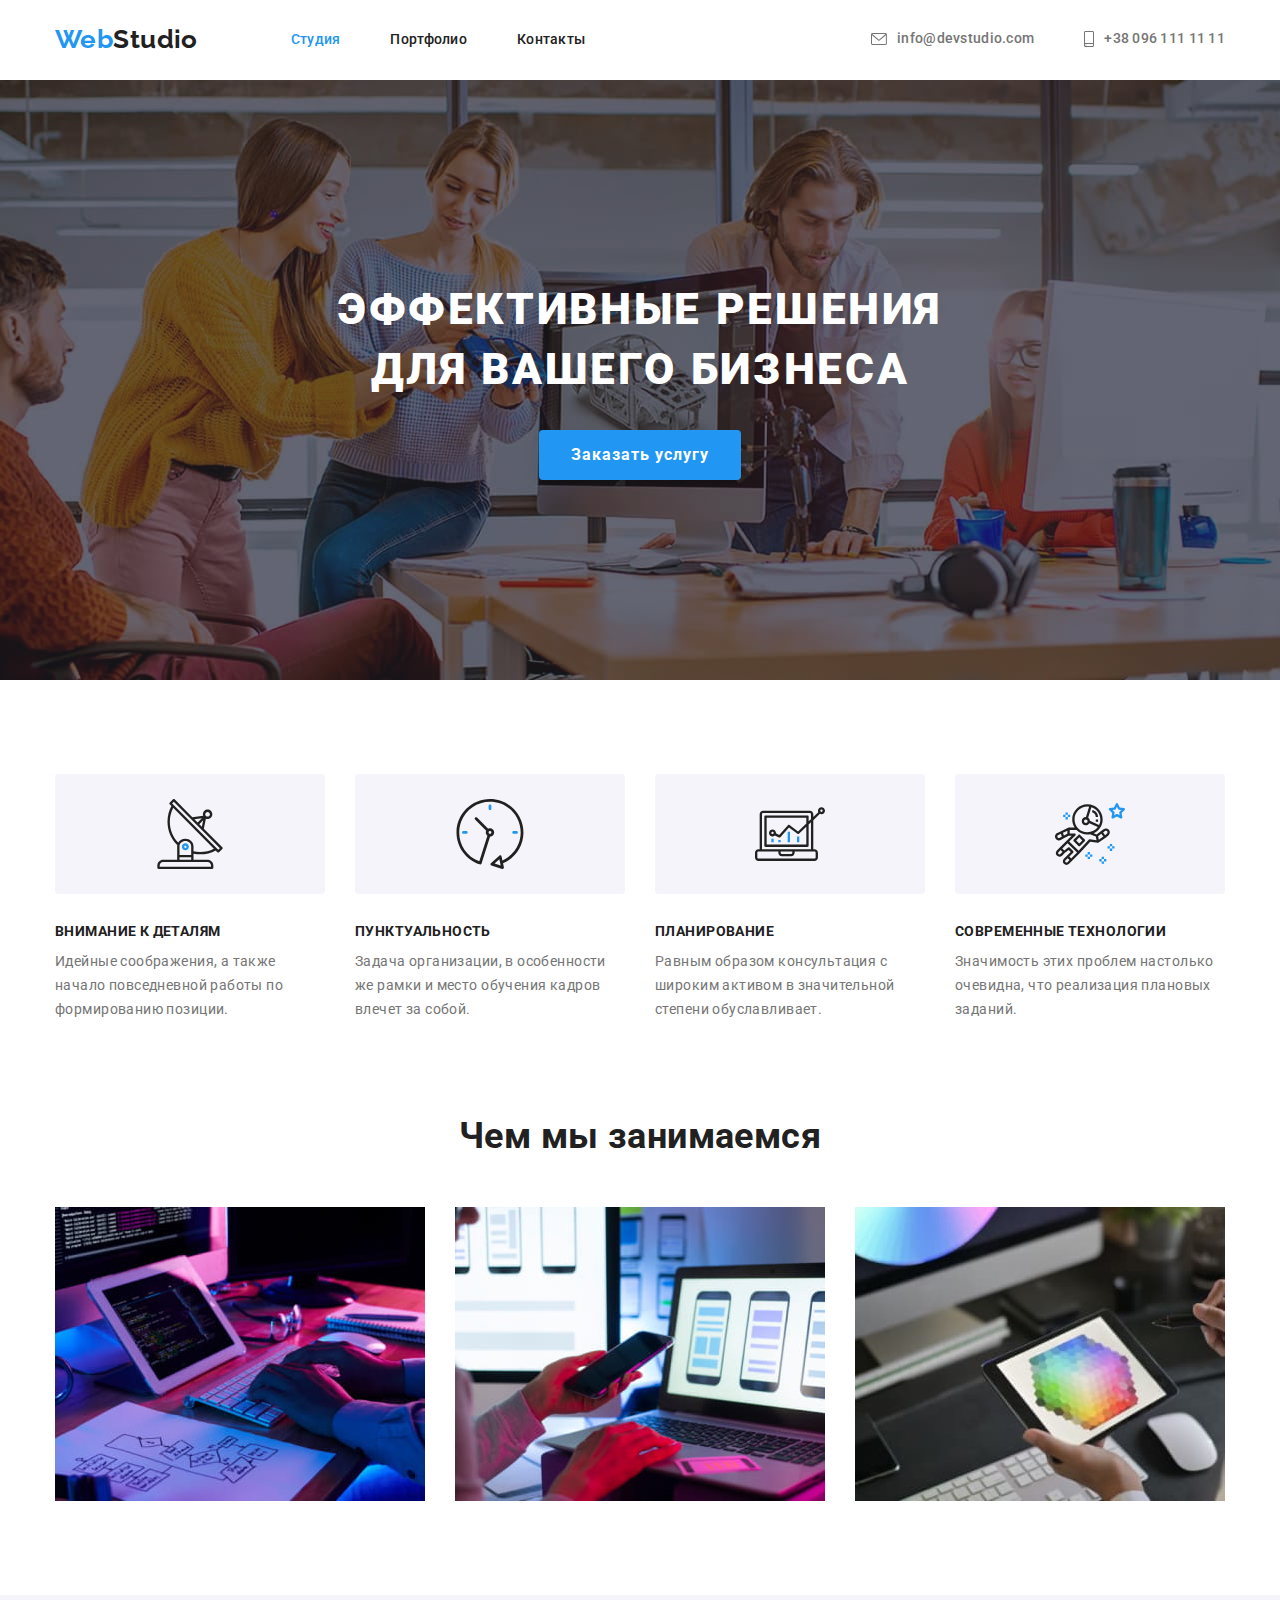
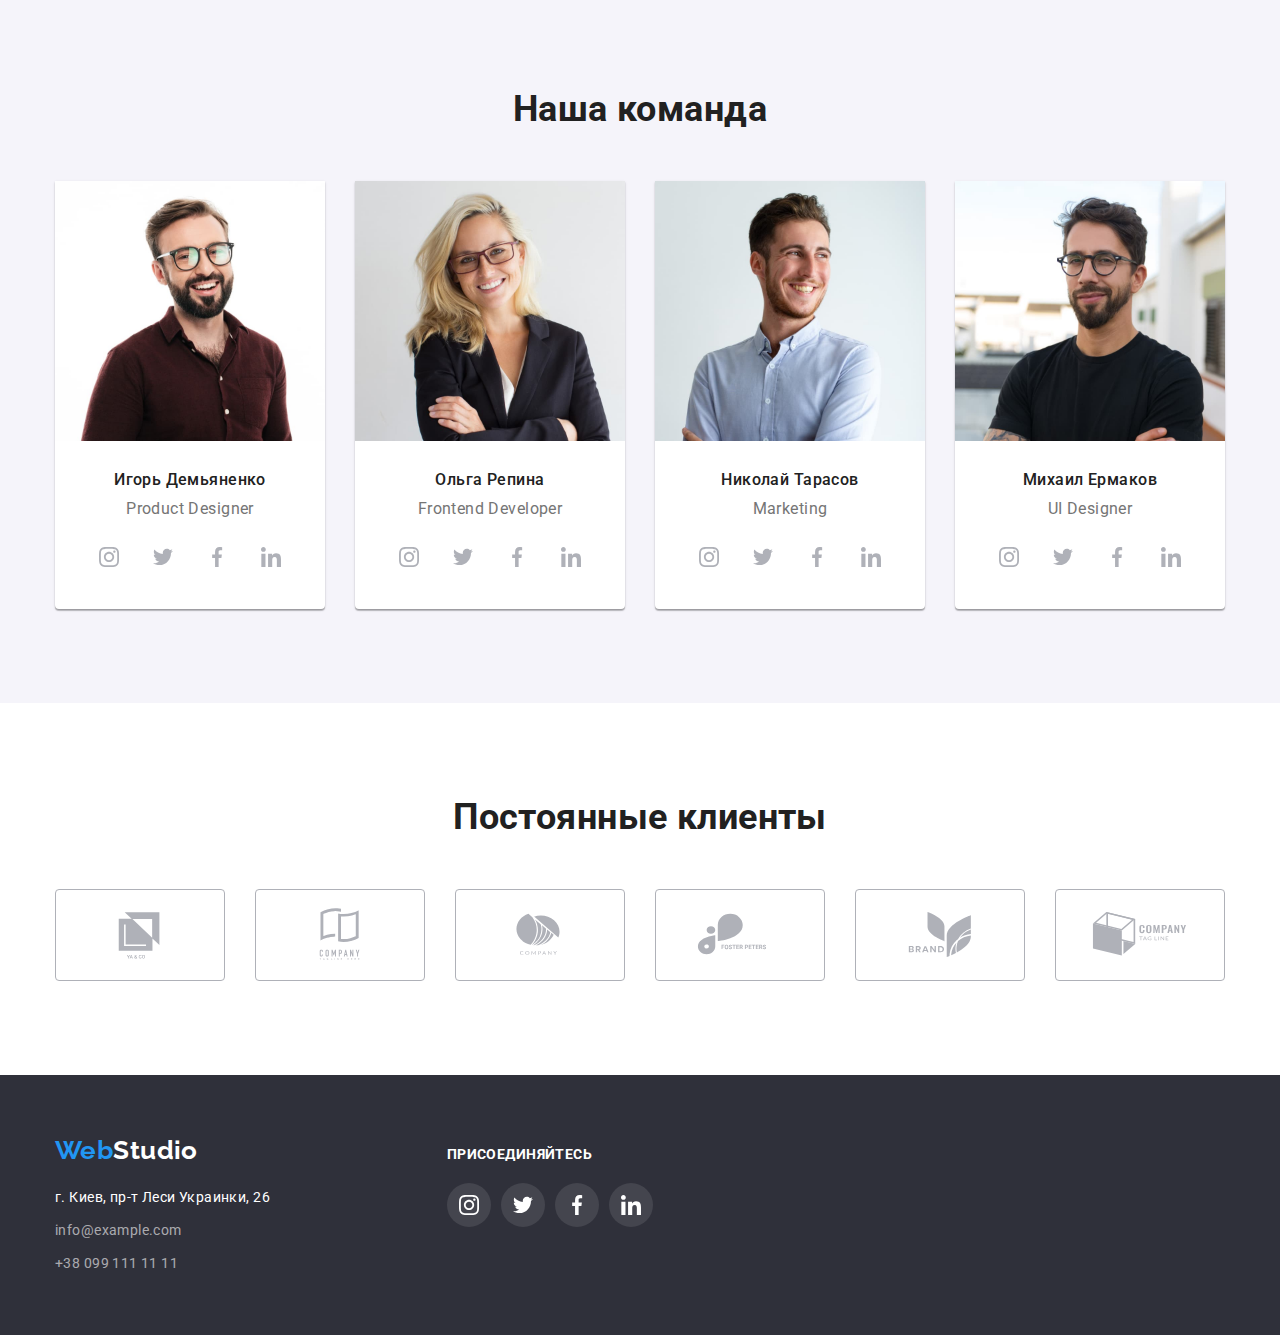
==== index.html @ e28db78b "commit-4-1" ====
<!DOCTYPE html>
<html lang="ru">
<head>
    <meta charset="UTF-8">
    <meta http-equiv="X-UA-Compatible" content="IE=edge">
    <meta name="viewport" content="width=device-width, initial-scale=1.0">
    <title>WebStudio</title>
    <link rel="preconnect" href="https://fonts.googleapis.com">
    <link rel="preconnect" href="https://fonts.gstatic.com" crossorigin>
    <link href="https://fonts.googleapis.com/css2?family=Raleway:wght@700&family=Roboto:wght@400;500;700;900&display=swap"
        rel="stylesheet">
    <link rel="stylesheet" href="https://cdnjs.cloudflare.com/ajax/libs/modern-normalize/0.7.0/modern-normalize.min.css">
    <link rel="stylesheet" href="./css/styles.css">
    
</head>
<!--присвоюємо body клас, щоб прописати основний колір тексту сайта-->
<body> 
    <!--Шапка сайту-->
    <header class="page-header">
        <!--Навігація сайту-->
        <div class="container page-header-container">

        
        <nav class="page-nav">
            <a href="./index.html" class="logo"><span class="logo-accent">Web</span>Studio</a>
                <ul class="menu list">
                    <li><a class="menu-link link current" href="./index.html">Студия</a></li>
                    <li><a class="menu-link link" href="./portfolio.html">Портфолио</a></li>
                    <li><a class="menu-link link" href="#">Контакты</a></li>
                </ul>
        </nav>
        <ul class="cont-nav list">
            <li class="cont-nav-item">
               
                <a  class="cont-nav link" href="mailto:info@devstudio.com">
                    <svg class="icon-cont" width="16px" height="12px">
                        <use href="./images/icon/sprite.svg#icon-envelope"> </use>
                    
                    </svg>
                    info@devstudio.com</a>
            
            </li>
            <li>
                <a class="cont-nav link" href="tel:+380961111111">
                <svg class="icon-cont" width="10px" height="16px">
                    <use href="./images/icon/sprite.svg#icon-smartphone"> </use>
                
                </svg>
                +38 096 111 11 11</a></li>
        </ul>
        </div>
    </header>
    <!--Основна унікальна інформація сторінки-->
    <main>
        <!--Банер "Ефективні рішення" в майбутньому буде оформлений-->
        <section class="hero">
             
            <div class="container">
                <h1 class="hero-title">Эффективные решения для вашего бизнеса</h1>
                <button type="button" class="button-primary">Заказать услугу</button>
            </div>
            
        </section>
                <!--Блок особливості компанії-->
        <section class="features">
            <div class="container">
            <h2 class="visually-hidden">Особенности</h2>
            <ul class="features-list list">
                <li class="item">
                    <div class="thumb">
                        <svg class="thumb-icon">
                            <use href="./images/icon/sprite.svg#icon-antenna"></use>
                        </svg>
                    </div>
                    <h3 class="features-minititle">Внимание к деталям</h3>
                    <p class="block-features">Идейные соображения, а также начало повседневной работы по формированию позиции.</p>
                </li>
                <li class="item">
                    <div class="thumb">
                        <svg class="thumb-icon">
                            <use href="./images/icon/sprite.svg#icon-clock"></use>
                        </svg>
                    </div>
                    <h3 class="features-minititle">Пунктуальность</h3>
                    <p class="block-features">Задача организации, в особенности же рамки и место обучения кадров влечет за собой.</p>
                </li>
                <li class="item">
                    <div class="thumb">
                        <svg class="thumb-icon">
                            <use href="./images/icon/sprite.svg#icon-diagram"></use>
                        </svg>
                    </div>
                    <h3 class="features-minititle">Планирование</h3>
                    <p class="block-features">Равным образом консультация с широким активом в значительной степени обуславливает.</p>
                </li>
                <li class="item">
                    <div class="thumb">
                        <svg class="thumb-icon">
                            <use href="./images/icon/sprite.svg#icon-astronaut"></use>
                        </svg>
                    </div>
                    <h3 class="features-minititle">Современные технологии</h3>
                    <p class="block-features">Значимость этих проблем настолько очевидна, что реализация плановых заданий.</p>
                </li>
            </ul>
            </div>
        </section>
        <!--Чим ми займаємося-->
        <section class="work section-pad">
            <div class="container">
            <h2 class="subtitle">Чем мы занимаемся</h2>
            <ul class="work-list list">
                <li class="work-item">
                    <img src="./images/laptop.jpg" alt="программирование на ноутбуке" width="370" height="294">
                </li>
                <li class="work-item">
                    <img src="./images/mobile.jpg" alt="разработка мобильных версий" width="370" height="294">
                </li>
                <li class="work-item">
                    <img src="./images/tablet.jpg" alt="создания дизайна" width="370" height="294">
                </li>
            </ul>
            </div>
        </section>
        <!--Блок Наша команда-->
        <section class="team section-pad">
            <div class="container">
            <h2 class="subtitle">Наша команда</h2>
            <ul class="team-list list">
                <li class="team-card">
                    <img src="./images/igor_demianenko.jpg" alt="Игорь Демьяненко" width="270" height="260">
                    <div class="team-card-text">
                    <h3 class="team-minititle">Игорь Демьяненко</h3>
                    <p class="team-description" lang="en">Product Designer</p>
                    <ul class="social-list list">
                        <li class="social-list-item">
                            <a href="" class="social-list-link">
                                <svg class="social-list-icon" width="20px" height="20px">
                                    <use href="./images/icon/sprite.svg#icon-instagram"></use>
                                </svg>
                            </a>
                        </li>
                        <li class="social-list-item">
                            <a href="" class="social-list-link">
                                <svg class="social-list-icon" width="20px" height="20px">
                                    <use href="./images/icon/sprite.svg#icon-twitter"></use>
                                </svg>
                            </a>
                        </li>
                        <li class="social-list-item">
                            <a href="" class="social-list-link">
                                <svg class="social-list-icon" width="20px" height="20px">
                                    <use href="./images/icon/sprite.svg#icon-facebook"></use>
                                </svg>
                            </a>
                        </li>
                        <li class="social-list-item">
                            <a href="" class="social-list-link">
                                <svg class="social-list-icon" width="20px" height="20px">
                                    <use href="./images/icon/sprite.svg#icon-linkedin"></use>
                                </svg>
                            </a>
                        </li>
                    </ul>

                    </div>

                </li>
                <li class="team-card">
                    <img src="./images/olga_repina.jpg" alt="Ольга Репина" width="270" height="260">
                    <div class="team-card-text">
                    <h3 class="team-minititle">Ольга Репина</h3>
                    <p class="team-description" lang="en">Frontend Developer</p>
                    <ul class="social-list list">
                        <li class="social-list-item">
                            <a href="" class="social-list-link">
                                <svg class="social-list-icon" width="20px" height="20px">
                                    <use href="./images/icon/sprite.svg#icon-instagram"></use>
                                </svg>
                            </a>
                        </li>
                        <li class="social-list-item">
                            <a href="" class="social-list-link">
                                <svg class="social-list-icon" width="20px" height="20px">
                                    <use href="./images/icon/sprite.svg#icon-twitter"></use>
                                </svg>
                            </a>
                        </li>
                        <li class="social-list-item">
                            <a href="" class="social-list-link">
                                <svg class="social-list-icon" width="20px" height="20px">
                                    <use href="./images/icon/sprite.svg#icon-facebook"></use>
                                </svg>
                            </a>
                        </li>
                        <li class="social-list-item">
                            <a href="" class="social-list-link">
                                <svg class="social-list-icon" width="20px" height="20px">
                                    <use href="./images/icon/sprite.svg#icon-linkedin"></use>
                                </svg>
                            </a>
                        </li>
                    </ul>
                    </div>
                </li>
                <li class="team-card">
                    <img src="./images/nik_tarasov.jpg" alt="Николай Тарасов" width="270" height="260">
                    <div class="team-card-text">
                    <h3 class="team-minititle">Николай Тарасов</h3>
                    <p class="team-description" lang="en">Marketing</p>
                    <ul class="social-list list">
                        <li class="social-list-item">
                            <a href="" class="social-list-link">
                                <svg class="social-list-icon" width="20px" height="20px">
                                    <use href="./images/icon/sprite.svg#icon-instagram"></use>
                                </svg>
                            </a>
                        </li>
                        <li class="social-list-item">
                            <a href="" class="social-list-link">
                                <svg class="social-list-icon" width="20px" height="20px">
                                    <use href="./images/icon/sprite.svg#icon-twitter"></use>
                                </svg>
                            </a>
                        </li>
                        <li class="social-list-item">
                            <a href="" class="social-list-link">
                                <svg class="social-list-icon" width="20px" height="20px">
                                    <use href="./images/icon/sprite.svg#icon-facebook"></use>
                                </svg>
                            </a>
                        </li>
                        <li class="social-list-item">
                            <a href="" class="social-list-link">
                                <svg class="social-list-icon" width="20px" height="20px">
                                    <use href="./images/icon/sprite.svg#icon-linkedin"></use>
                                </svg>
                            </a>
                        </li>
                    </ul>
                    </div>
                </li>
                <li class="team-card">
                    <img src="./images/mih_ermakov.jpg" alt="Михаил Ермаков" width="270" height="260">
                    <div class="team-card-text">
                    <h3 class="team-minititle">Михаил Ермаков</h3>
                    <p class="team-description" lang="en">UI Designer</p>
                    <ul class="social-list list">
                        <li class="social-list-item">
                            <a href="" class="social-list-link">
                                <svg class="social-list-icon" width="20px" height="20px">
                                    <use href="./images/icon/sprite.svg#icon-instagram"></use>
                                </svg>
                            </a>
                        </li>
                        <li class="social-list-item">
                            <a href="" class="social-list-link">
                                <svg class="social-list-icon" width="20px" height="20px">
                                    <use href="./images/icon/sprite.svg#icon-twitter"></use>
                                </svg>
                            </a>
                        </li>
                        <li class="social-list-item">
                            <a href="" class="social-list-link">
                                <svg class="social-list-icon" width="20px" height="20px">
                                    <use href="./images/icon/sprite.svg#icon-facebook"></use>
                                </svg>
                            </a>
                        </li>
                        <li class="social-list-item">
                            <a href="" class="social-list-link">
                                <svg class="social-list-icon" width="20px" height="20px">
                                    <use href="./images/icon/sprite.svg#icon-linkedin"></use>
                                </svg>
                            </a>
                        </li>
                    </ul>
                    </div>
                </li>
            </ul>
            </div>
        </section>
        <section>
            <div class="container">
            <h2 class="subtitle">Постоянные клиенты</h2>
            <ul class="clients-list list">
                <li class="clients-list-item">
                    <a href="" class="clients-list-link">
                        <svg class="clients-list-icon" width="106px" height="60px">
                            <use href="./images/icon/sprite.svg#icon-ya-co"></use>
                        </svg>
                    </a>
                </li>
                <li class="clients-list-item">
                    <a href="" class="clients-list-link">
                        <svg class="clients-list-icon" width="106px" height="60px">
                            <use href="./images/icon/sprite.svg#icon-company"></use>
                        </svg>
                    </a>
                </li>
                <li class="clients-list-item">
                    <a href="" class="clients-list-link">
                        <svg class="clients-list-icon" width="106px" height="60px">
                            <use href="./images/icon/sprite.svg#icon-company-circle"></use>
                        </svg>
                    </a>
                </li>
                <li class="clients-list-item">
                    <a href="" class="clients-list-link">
                        <svg class="clients-list-icon" width="106px" height="60px">
                            <use href="./images/icon/sprite.svg#icon-foster"></use>
                        </svg>
                    </a>
                </li>
                <li class="clients-list-item">
                    <a href="" class="clients-list-link">
                        <svg class="clients-list-icon" width="106px" height="60px">
                            <use href="./images/icon/sprite.svg#icon-brand"></use>
                        </svg>
                    </a>
                </li>
                <li class="clients-list-item">
                    <a href="" class="clients-list-link">
                        <svg class="clients-list-icon" width="106px" height="60px">
                            <use href="./images/icon/sprite.svg#icon-tag-line"></use>
                        </svg>
                    </a>
                </li>
            </ul>

            </div>

        </section>
    </main>
    <!--Підвал-->
    
    <footer class="footer">
        <div class="container footer-container">
        <div>
                   
        <a href="./index.html" class="logo"><span class="logo-accent">Web</span><span class="logo-accentD">Studio</span></a>
       
        <address class="footer-cont">
            <ul class="footer-list list">
                <li><a class="footer-alink" href="https://goo.gl/maps/fsrZMhFEjWkYueq66" target="_blank" rel="noopener noreferrer">г. Киев, пр-т Леси Украинки, 26</a></li>
                <li><a class="footer-link link footer-accent" href="mailto:info@example.com">info@example.com</a></li>
                <li><a class="footer-link link" href="tel:+380991111111">+38 099 111 11 11</a></li>
            </ul>
                  
        </address>
        </div>
        
        

        <div class="footer-follow">
            <p class="footer-follow-text">присоединяйтесь</p>
            <ul class="footer-follow-list list">
                <li class="footer-follow-link">
                    <a href="" class="footer-link-icon">
                        <svg width="20px" height="20px">
                            <use href="./images/icon/sprite.svg#icon-instagram"></use>
                        </svg>
                    </a>
                </li>
                <li class="footer-link-item">
                    <a href="" class="footer-link-icon">
                        <svg width="20px" height="20px">
                            <use href="./images/icon/sprite.svg#icon-twitter"></use>
                        </svg>
                    </a>
                </li>
                <li class="footer-link-item">
                    <a href="" class="footer-link-icon">
                        <svg width="20px" height="20px">
                            <use href="./images/icon/sprite.svg#icon-facebook"></use>
                        </svg>
                    </a>
                </li>
                <li class="footer-link-item">
                    <a href="" class="footer-link-icon">
                        <svg width="20px" height="20px">
                            <use href="./images/icon/sprite.svg#icon-linkedin"></use>
                        </svg>
                    </a>
                </li>
            </ul>
        </div>
            </div>
    </footer>
</body>
</html>
---- css/styles.css ----
h1, 
h2, 
h3, 
h4,
h5,
h6,
p {
  margin-top: 0;
  margin-bottom: 0;  

}

ul, ol {
    margin-top: 0;
    margin-bottom: 0;
    padding-left: 0;
}

img {
    display: block;
    max-width: 100%;
    height: auto;

}

address {
    font-style: normal;
    margin-top: 0;
    margin-bottom: 0;
    padding-left: 0;
}

button {
    display: block;
    margin: 0 auto;
    cursor: pointer;
    border: none;
}




html {
    box-sizing: border-box;
}


*,
*::before,
*::after {
    box-sizing: inherit;
} 


/*скидаємо стилі від браузера*/
.list {
    list-style: none;
    padding: 0;
    margin: 0;
}

/* скидаємо підкреслення посилань */
.link {
    text-decoration: none;
}



:root {
    --primary-text-color: #757575;
    --title-text-color: #212121;
    --accent-text-color: #2196F3;
    --primary-bg-color: #E5E5E5;
    --primary-white-color: #FFFFFF;
    --color-grey-eeee: #EEEEEE;
    --color-black-000: #000000;
    --color-whitegrey-f5f4: #F5F4FA;
    --color-blacklight-2f30: #2F303A;
    --color-white-rich: #ECECEC;
    --color-hover-button: #188CE8;
    --color-white-transparent: rgba(255, 255, 255, 0.6);
    --primary-font: 'Roboto','Raleway',sans-serif;
    --primary-font-size: 14px;
    
}


body {
 
    background-color: var(--primary-white-color);
    font-family: var(--primary-font);
    font-size: var(--primary-font-size);
    color: var(--primary-text-color);
    letter-spacing: 0.03em;

    
}

/* ===================components================== */


.button-primary {
    
    border: none;
    background-color: var(--accent-text-color);
    color: var(--primary-white-color);
    font-family: var(--primary-font);
    font-weight: 700;
    font-size: 16px;
    line-height: 1.88;

    box-shadow: 0px 4px 4px rgba(0, 0, 0, 0.15);
    border-radius: 4px;
    padding: 10px 32px;
    min-width: 200px;


    cursor: pointer;
    
    letter-spacing: 0.06em;
    
}

.button-primary:hover,
.button-primary:focus {
    background-color: var(--color-hover-button);
}

.button-secondary {
    border: none;
    color: var(--title-text-color);
    background-color: var(--color-whitegrey-f5f4);
    font-family: var(--primary-font); 
    font-weight: 500;
    font-size: 16px;
    padding: 6px 22px;
    line-height: 1.62;
                                          
    display: inline-block;
    align-items: center;
    text-align: center;
    letter-spacing: 0.03em;
    border-radius: 4px;
    cursor: pointer;
}

.button-secondary:hover,
.button-secondary:focus {
    background-color: var(--accent-text-color);
    color: var(--primary-white-color);
    box-shadow: 0px 3px 1px rgba(0, 0, 0, 0.1), 0px 1px 2px rgba(0, 0, 0, 0.08), 0px 2px 2px rgba(0, 0, 0, 0.12);
}

/* заголовки і підзаголовки в секціях*/
.subtitle {
    color: var(--title-text-color);
    font-weight: 700;
    font-size: 36px;
    line-height: 1.16;
    text-align: center;

    
    margin-top: 0;
    margin-bottom: 50px; 
}

/* клас, що приховує візуально*/
.visually-hidden {
    position: absolute;
    width: 1px;
    height: 1px;
    margin: -1px;
    padding: 0;
    overflow: hidden;
    border: 0;
    clip: rect(0 0 0 0);
}

/* клас, що підсвічує активну сторінку */
.menu-link.current {
    color: var(--accent-text-color);
}

.section-pad {
    padding-top: 94px;
    padding-bottom: 94px;
}

.container {
    margin-left: auto;
    margin-right: auto;
    width: 1200px;
    padding-left: 15px;
    padding-right: 15px;

    
}

section {
    padding-top: 94px;
    padding-bottom: 94px;
    max-width: 1600px; 
    margin: 0 auto;

}


/* ===================/components================== */


/* ===================header ========================*/


/* задаємо стилі логотипу */
.logo {
    color: var(--title-text-color);
    font-family: Raleway, sans-serif;
    font-weight: 700;
    font-size: 26px;
    line-height: 1.19;
    text-decoration: none;

    margin-right: 93px;
    align-items: center;
}

.logo-accent {
    color: var(--accent-text-color);
}

.logo-accentD {
    color: var(--primary-white-color);
}

/*стилі навігації*/

 .menu {
    display: flex;
    align-items: center;
    
} 


.menu-link {
    
    color: var(--title-text-color);
    font-weight: 500;
    line-height: 1.14;
    letter-spacing: 0.02em;
    cursor: pointer;
    

}


 .menu li:not(:last-child) {
    margin-right: 50px;

} 
 .page-header {
    padding-top: 24px;
    padding-bottom: 25px;
} 


.page-header-container {
    display: flex;
    align-items: center;
    justify-content: space-between;
}

.page-header-second {
    padding-top: 24px;
    padding-bottom: 25px;

    border-bottom-width: 1px;
    border-bottom-style: solid;
    border-bottom-color: var(--color-white-rich);
}

.page-nav {
    display: flex;
    align-items: center;
}

.menu-link:hover, 
.menu-link:focus {
    color: var(--accent-text-color);
}

.cont-nav a {
    color: var(--primary-text-color);
    font-weight: 500;
    line-height: 1.14;
    letter-spacing: 0.02em;
  
}

.cont-nav li:not(:last-child) {
    margin-right: 50px;
}

.cont-nav {
    display: flex;  
    margin-left: auto;

    align-items: center;
      align-self: center;  
      justify-content: center;  
   
}

.cont-nav a:hover,
.cont-nav a:focus {
    color: var(--accent-text-color);
}


  .icon-cont {  
    margin-right: 10px;
    fill: currentColor;
    align-self: center;

}  



/* ===================/header ========================*/

/* ===================hero ========================*/

.hero {
    
    background-color: var(--color-blacklight-2f30);
    text-align: center;
    padding-top: 200px;
    padding-bottom: 200px;

        height: 600px;
        max-width: 1600px;
        margin-right: auto;
        margin-left: auto;

        background-image: linear-gradient(rgba(47, 48, 58, 0.4),
                rgba(47, 48, 58, 0.4)),
                url('../images/banner.jpg');
        
        background-repeat: no-repeat; 
        background-size: cover; 
        background-position: 50% 50%;

}


/* колір заголовка в рішеннях*/

.hero-title {
    margin-bottom: 30px;
    width: 696px;
    margin-right: auto;
    margin-left: auto;


/* background-color: wheat; */
    color: var(--primary-white-color);
    font-weight: 900;
    font-size: 44px;
    line-height: 1.36;
    text-transform: uppercase;
    letter-spacing: 0.06em;
}

/* ===================/hero ========================*/


/* ===================features ========================*/
 .features {
    padding-top: 94px;
    padding-bottom: 0;
     
} 

.features-list {
    display: flex;
    flex-wrap: wrap; 
    
}

.features-list .item {
    width: 270px;

}

.features-list li:not(:nth-child(4n)) {
    margin-right: 30px;
} 

.features-list li:not(:nth-last-child(-n+4)) {
    margin-bottom: 30px;
}


.features-minititle{
    color: var(--title-text-color);
    font-size: var(--primary-font-size);
    font-weight: 700;
    line-height: 1.14;
    text-transform: uppercase;
   
    margin-top: 0;
    margin-bottom: 10px;
}

.block-features {
    line-height: 1.71;
    margin-top: 0;
    margin-bottom: 0;
}


.thumb {
    display: flex;
    background-color: var(--color-whitegrey-f5f4);
    border-radius: 4px;
    height: 120px;
     width: 270px; 
    margin-bottom: 30px;
    justify-content: center;
    align-items: center;

}

.thumb-icon {
    width: 70px; 
    height: 70px;
}


/* ===================/features ========================*/


/* ===================work ========================*/

.work-list {
    display: flex;
    flex-wrap: wrap;
    gap: 30px;
    
} 

.work-item {
    flex-basis: calc((100% - 60px) / 3);

}

/* ===================/work ========================*/

/* ===================team ========================*/
.team {
    background-color: var(--color-whitegrey-f5f4);

}

.team-list {
    display: flex;
    flex-wrap: wrap;

    gap: 30px;
    
}


.team-minititle {
    font-weight: 500;
    font-size: 16px;
    line-height: 1.18;
    text-align: center;
    color: var(--title-text-color);

    margin-bottom: 10px;
}

.team-description {
    font-size: 16px;
    line-height: 1.18;
    text-align: center;
    margin-bottom: 16px;

}

 .team-card {
    background: var(--primary-white-color); 
    flex-basis: calc((100% - 90px) / 4);

    /* material shadow v1 */
    
    box-shadow: 0px 1px 3px rgba(0, 0, 0, 0.12), 0px 1px 1px rgba(0, 0, 0, 0.14), 0px 2px 1px rgba(0, 0, 0, 0.2);
    border-radius: 0px 0px 4px 4px;
}

.team-card-text {
    padding-top: 30px;
    padding-bottom: 30px;

}

.social-list {
    display: flex;
    justify-content: center;
    gap: 10px;
}

.social-list-link {
    display: flex;
    justify-content: center;
    align-items: center;
    width: 44px;
    height: 44px;
    border-radius: 50%;

    background-color: #fff;
    fill: #AFB1B8;
}

.social-list-link:hover,
.social-list-link:focus {
    background-color: var(--accent-text-color);
    fill: var(--primary-white-color);
}

 
/* ===================/team ========================*/


/* ===================/clients========================*/

.clients-list-item {
    display: flex;
    margin-right: 30px;
    
}

.clients-list-item li:not(:last-child) {
    margin-right: 0;
}

 .clients-list-icon {
    margin: 0;
    align-items: center;

} 


.clients-list-link {
    display: flex;
    justify-content: center;
    align-items: center;
       
    width: 170px;
    height: 92px;
    border: 1px solid #AFB1B8;
    border-radius: 4px;
    fill: #AFB1B8;

}

.clients-list-link:hover,
.clients-list-link:focus {
    border: 1px solid #2196F3;
    fill: var(--accent-text-color);

}

.clients-list {
    display: flex;
     
}

/* ===================/clients========================*/


/* ===================footer========================*/

.footer-container {
    display: flex;
    align-items: baseline;
}

.footer {
    background-color: var(--color-blacklight-2f30);
    padding-top: 60px;
    padding-bottom: 60px;
    
}


.footer-list {
    line-height: 1.71;
}

.footer-list li:not(:last-child) {
    margin-bottom: 9px;
}


 .footer-cont {
    font-style: normal;
    margin-top: 20px;
    
}

 .footer-link {

    font-style: normal;
    line-height: 1.71;
    color: var(--color-white-transparent);
}

 .footer-alink {
    text-decoration: none;
    font-style: normal;
    color: var(--primary-white-color);
 }


.list .footer-alink:hover,
.list .footer-alink:focus{
    color: var(--accent-text-color);
}

.list .footer-link:hover,
.list .footer-link:focus {
    color: var(--accent-text-color);
}

.footer-follow {
    /* display: flex; */
    margin-left: 156px;
}

.footer-follow-list {
    display: flex;
    justify-content: center;
    gap: 10px;
}


.footer-follow-text {
    display: block;
        font-weight: 700;
        font-size: 14px;
        line-height: 1.14;
        letter-spacing: 0.03em;
        text-transform: uppercase;
        color: #FFFFFF;

        margin-bottom: 20px;
      
}

.footer-link-icon {
    display: flex;
    justify-content: center;
    align-items: center;
    width: 44px;
    height: 44px;
    border-radius: 50%;
    background-color: rgba(255, 255, 255, 0.1);
    fill: var(--primary-white-color); 
    
}

.footer-link-icon:hover,
.footer-link-icon:focus {
    background-color: var(--accent-text-color);
}

.footer-cont {
display: flex;

} 


 /* ===================/footer========================*/

/* ===================portfolio========================*/

.porfolio {
    padding-top: 94px;
    padding-bottom: 92px;
    padding-left: 0;
    padding-right: 0;

}


.filtr-list {
    display: flex;
    align-items: center;
    justify-content: center;
    
    margin-bottom: 50px;

}

.filtr-list li:not(:last-child) {
    margin-right: 8px;
}

.portfolio-card-list {
    display: flex;
    flex-wrap: wrap;
    align-items: center;

}


 .portfolio-card-list li:not(:nth-child(3n)) {
    margin-right: 30px;
}




.portfolio-card-list li {
    margin-bottom: 30px;
}  


.portfolio-card:hover,
.portfolio-card:focus {
    box-shadow: 0px 1px 1px rgba(0, 0, 0, 0.12), 0px 4px 4px rgba(0, 0, 0, 0.06), 1px 4px 6px rgba(0, 0, 0, 0.16);
}



.portfolio-text {
    border: 1px solid var(--color-grey-eeee);
    padding: 20px 24px;

}

 .portfolio-card {
    background: var(--primary-white-color);

 }

 .portfolio-subtitle {
    color: var(--title-text-color);
    font-weight: 700;
    font-size: 18px;
    line-height: 2;
    letter-spacing: 0.06em;

    margin-bottom: 4px;
 }

 .portfolio-description {
    font-size: 16px;
    line-height: 1.87;
    
 }
 /* ===================/portfolio========================*/
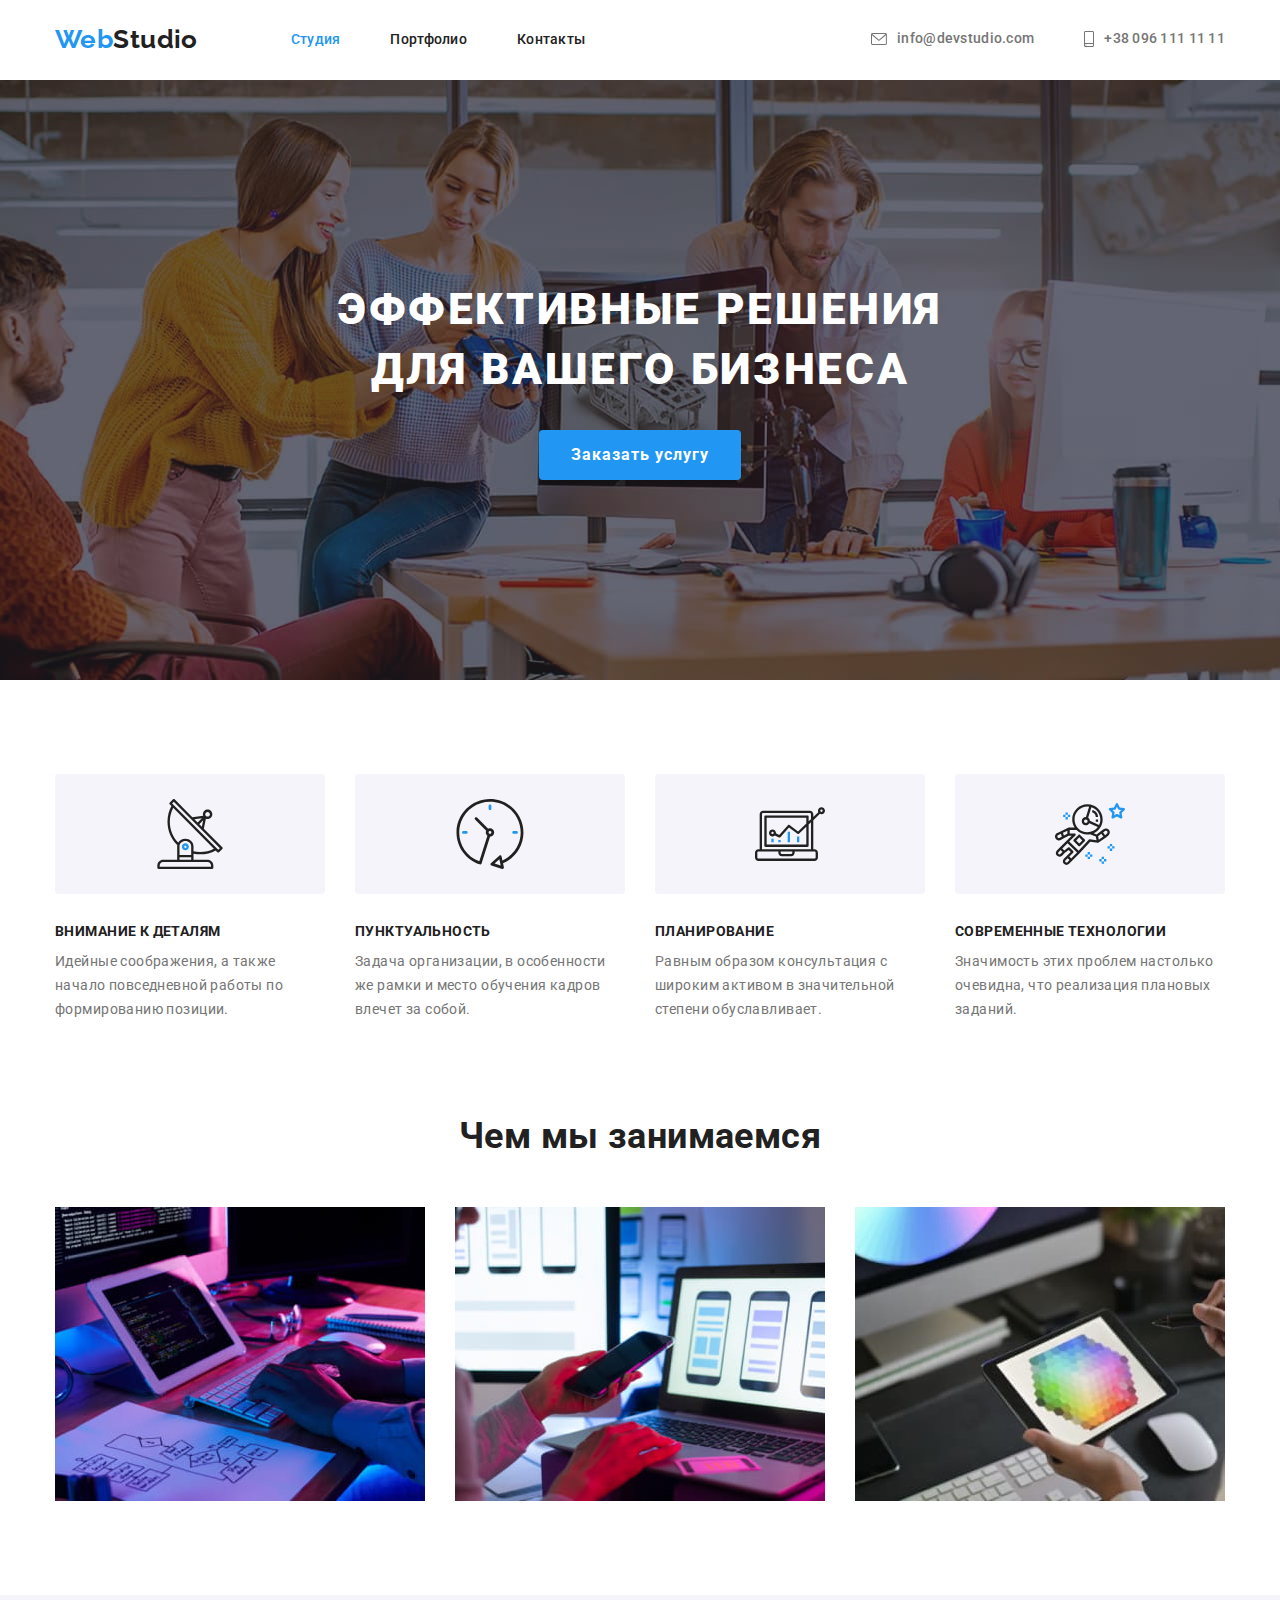
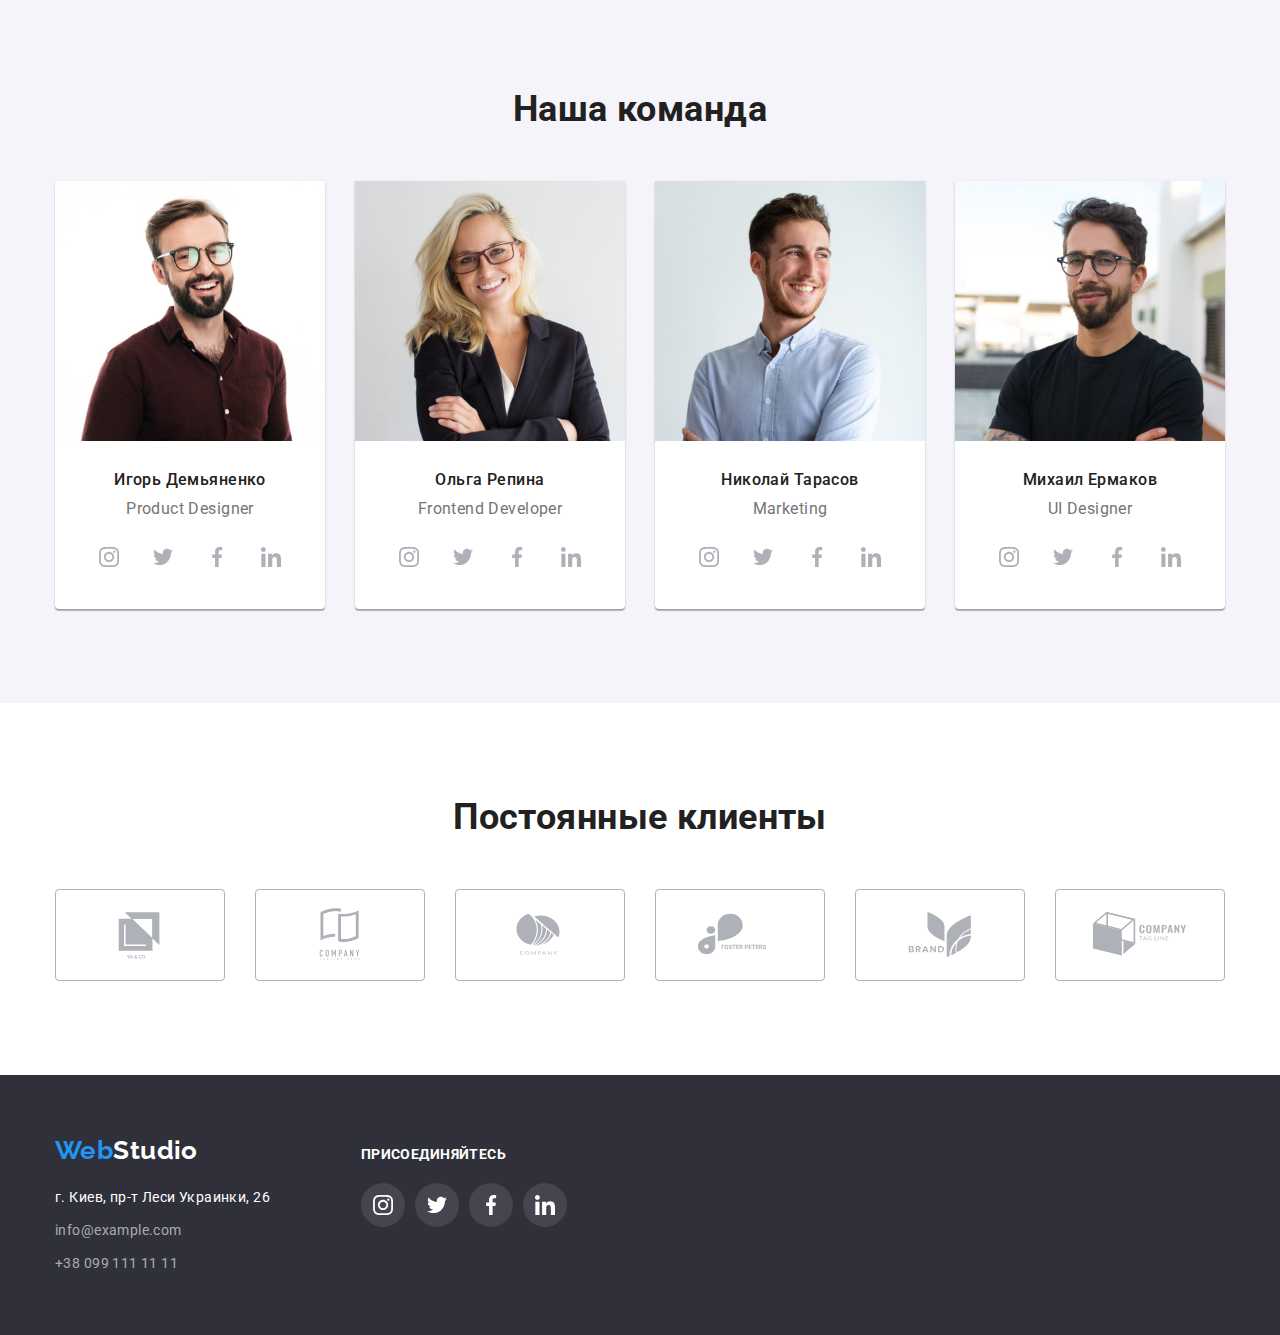
==== commit 965d7116: "commit-4-3" ====
--- a/index.html
+++ b/index.html
@@ -132,38 +132,39 @@
                     <div class="team-card-text">
                     <h3 class="team-minititle">Игорь Демьяненко</h3>
                     <p class="team-description" lang="en">Product Designer</p>
+                    <!---<div class="social">-->
                     <ul class="social-list list">
                         <li class="social-list-item">
                             <a href="" class="social-list-link">
-                                <svg class="social-list-icon" width="20px" height="20px">
+                                <svg class="social-list-icon" width="20" height="20">
                                     <use href="./images/icon/sprite.svg#icon-instagram"></use>
                                 </svg>
                             </a>
                         </li>
                         <li class="social-list-item">
                             <a href="" class="social-list-link">
-                                <svg class="social-list-icon" width="20px" height="20px">
+                                <svg class="social-list-icon" width="20" height="20">
                                     <use href="./images/icon/sprite.svg#icon-twitter"></use>
                                 </svg>
                             </a>
                         </li>
                         <li class="social-list-item">
                             <a href="" class="social-list-link">
-                                <svg class="social-list-icon" width="20px" height="20px">
+                                <svg class="social-list-icon" width="20" height="20">
                                     <use href="./images/icon/sprite.svg#icon-facebook"></use>
                                 </svg>
                             </a>
                         </li>
                         <li class="social-list-item">
                             <a href="" class="social-list-link">
-                                <svg class="social-list-icon" width="20px" height="20px">
+                                <svg class="social-list-icon" width="20" height="20">
                                     <use href="./images/icon/sprite.svg#icon-linkedin"></use>
                                 </svg>
                             </a>
                         </li>
                     </ul>
-
-                    </div>
+                    </div>
+                    <!--</div>-->
 
                 </li>
                 <li class="team-card">
@@ -174,28 +175,28 @@
                     <ul class="social-list list">
                         <li class="social-list-item">
                             <a href="" class="social-list-link">
-                                <svg class="social-list-icon" width="20px" height="20px">
+                                <svg class="social-list-icon" width="20" height="20">
                                     <use href="./images/icon/sprite.svg#icon-instagram"></use>
                                 </svg>
                             </a>
                         </li>
                         <li class="social-list-item">
                             <a href="" class="social-list-link">
-                                <svg class="social-list-icon" width="20px" height="20px">
+                                <svg class="social-list-icon" width="20" height="20">
                                     <use href="./images/icon/sprite.svg#icon-twitter"></use>
                                 </svg>
                             </a>
                         </li>
                         <li class="social-list-item">
                             <a href="" class="social-list-link">
-                                <svg class="social-list-icon" width="20px" height="20px">
+                                <svg class="social-list-icon" width="20" height="20">
                                     <use href="./images/icon/sprite.svg#icon-facebook"></use>
                                 </svg>
                             </a>
                         </li>
                         <li class="social-list-item">
                             <a href="" class="social-list-link">
-                                <svg class="social-list-icon" width="20px" height="20px">
+                                <svg class="social-list-icon" width="20" height="20">
                                     <use href="./images/icon/sprite.svg#icon-linkedin"></use>
                                 </svg>
                             </a>
@@ -211,28 +212,28 @@
                     <ul class="social-list list">
                         <li class="social-list-item">
                             <a href="" class="social-list-link">
-                                <svg class="social-list-icon" width="20px" height="20px">
+                                <svg class="social-list-icon" width="20" height="20">
                                     <use href="./images/icon/sprite.svg#icon-instagram"></use>
                                 </svg>
                             </a>
                         </li>
                         <li class="social-list-item">
                             <a href="" class="social-list-link">
-                                <svg class="social-list-icon" width="20px" height="20px">
+                                <svg class="social-list-icon" width="20" height="20">
                                     <use href="./images/icon/sprite.svg#icon-twitter"></use>
                                 </svg>
                             </a>
                         </li>
                         <li class="social-list-item">
                             <a href="" class="social-list-link">
-                                <svg class="social-list-icon" width="20px" height="20px">
+                                <svg class="social-list-icon" width="20" height="20">
                                     <use href="./images/icon/sprite.svg#icon-facebook"></use>
                                 </svg>
                             </a>
                         </li>
                         <li class="social-list-item">
                             <a href="" class="social-list-link">
-                                <svg class="social-list-icon" width="20px" height="20px">
+                                <svg class="social-list-icon" width="20" height="20">
                                     <use href="./images/icon/sprite.svg#icon-linkedin"></use>
                                 </svg>
                             </a>
@@ -245,31 +246,32 @@
                     <div class="team-card-text">
                     <h3 class="team-minititle">Михаил Ермаков</h3>
                     <p class="team-description" lang="en">UI Designer</p>
+                    
                     <ul class="social-list list">
                         <li class="social-list-item">
                             <a href="" class="social-list-link">
-                                <svg class="social-list-icon" width="20px" height="20px">
+                                <svg class="social-list-icon" width="20" height="20">
                                     <use href="./images/icon/sprite.svg#icon-instagram"></use>
                                 </svg>
                             </a>
                         </li>
                         <li class="social-list-item">
                             <a href="" class="social-list-link">
-                                <svg class="social-list-icon" width="20px" height="20px">
+                                <svg class="social-list-icon" width="20" height="20">
                                     <use href="./images/icon/sprite.svg#icon-twitter"></use>
                                 </svg>
                             </a>
                         </li>
                         <li class="social-list-item">
                             <a href="" class="social-list-link">
-                                <svg class="social-list-icon" width="20px" height="20px">
+                                <svg class="social-list-icon" width="20" height="20">
                                     <use href="./images/icon/sprite.svg#icon-facebook"></use>
                                 </svg>
                             </a>
                         </li>
                         <li class="social-list-item">
                             <a href="" class="social-list-link">
-                                <svg class="social-list-icon" width="20px" height="20px">
+                                <svg class="social-list-icon" width="20" height="20">
                                     <use href="./images/icon/sprite.svg#icon-linkedin"></use>
                                 </svg>
                             </a>
@@ -281,47 +283,47 @@
             </div>
         </section>
         <section>
-            <div class="container">
+            <div class="container section-pad">
             <h2 class="subtitle">Постоянные клиенты</h2>
             <ul class="clients-list list">
                 <li class="clients-list-item">
                     <a href="" class="clients-list-link">
-                        <svg class="clients-list-icon" width="106px" height="60px">
+                        <svg class="clients-list-icon" width="106" height="60">
                             <use href="./images/icon/sprite.svg#icon-ya-co"></use>
                         </svg>
                     </a>
                 </li>
                 <li class="clients-list-item">
                     <a href="" class="clients-list-link">
-                        <svg class="clients-list-icon" width="106px" height="60px">
+                        <svg class="clients-list-icon" width="106" height="60">
                             <use href="./images/icon/sprite.svg#icon-company"></use>
                         </svg>
                     </a>
                 </li>
                 <li class="clients-list-item">
                     <a href="" class="clients-list-link">
-                        <svg class="clients-list-icon" width="106px" height="60px">
+                        <svg class="clients-list-icon" width="106" height="60">
                             <use href="./images/icon/sprite.svg#icon-company-circle"></use>
                         </svg>
                     </a>
                 </li>
                 <li class="clients-list-item">
                     <a href="" class="clients-list-link">
-                        <svg class="clients-list-icon" width="106px" height="60px">
+                        <svg class="clients-list-icon" width="106" height="60">
                             <use href="./images/icon/sprite.svg#icon-foster"></use>
                         </svg>
                     </a>
                 </li>
                 <li class="clients-list-item">
                     <a href="" class="clients-list-link">
-                        <svg class="clients-list-icon" width="106px" height="60px">
+                        <svg class="clients-list-icon" width="106" height="60">
                             <use href="./images/icon/sprite.svg#icon-brand"></use>
                         </svg>
                     </a>
                 </li>
                 <li class="clients-list-item">
                     <a href="" class="clients-list-link">
-                        <svg class="clients-list-icon" width="106px" height="60px">
+                        <svg class="clients-list-icon" width="106" height="60">
                             <use href="./images/icon/sprite.svg#icon-tag-line"></use>
                         </svg>
                     </a>
--- a/css/styles.css
+++ b/css/styles.css
@@ -196,13 +196,13 @@
     
 }
 
-section {
+/* .section {
     padding-top: 94px;
-    padding-bottom: 94px;
-    max-width: 1600px; 
-    margin: 0 auto;
-
-}
+    padding-bottom: 94px; */
+    /* max-width: 1600px; 
+    margin: 0 auto; */
+/* 
+} */
 
 
 /* ===================/components================== */
@@ -337,7 +337,7 @@
     padding-bottom: 200px;
 
         height: 600px;
-        max-width: 1600px;
+        /* max-width: 1600px; */
         margin-right: auto;
         margin-left: auto;
 
@@ -478,6 +478,7 @@
     color: var(--title-text-color);
 
     margin-bottom: 10px;
+    
 }
 
 .team-description {
@@ -485,6 +486,7 @@
     line-height: 1.18;
     text-align: center;
     margin-bottom: 16px;
+    
 
 }
 
@@ -501,6 +503,7 @@
 .team-card-text {
     padding-top: 30px;
     padding-bottom: 30px;
+    
 
 }
 
@@ -518,17 +521,26 @@
     height: 44px;
     border-radius: 50%;
 
-    background-color: #fff;
-    fill: #AFB1B8;
+    /* background-color: #fff; */
+    color: #AFB1B8; 
+  
 }
 
 .social-list-link:hover,
 .social-list-link:focus {
     background-color: var(--accent-text-color);
-    fill: var(--primary-white-color);
-}
-
- 
+    color: var(--primary-white-color);
+}
+
+/*  
+.social {
+background-color: #fff;
+    color: #AFB1B8;
+} */
+
+ .social-list-icon {
+    fill: currentColor;
+} 
 /* ===================/team ========================*/
 
 
@@ -545,8 +557,9 @@
 }
 
  .clients-list-icon {
-    margin: 0;
-    align-items: center;
+    /* margin: 0; */
+    /* align-items: center; */
+    fill: currentColor;
 
 } 
 
@@ -560,14 +573,14 @@
     height: 92px;
     border: 1px solid #AFB1B8;
     border-radius: 4px;
-    fill: #AFB1B8;
+    color: #AFB1B8;
 
 }
 
 .clients-list-link:hover,
 .clients-list-link:focus {
     border: 1px solid #2196F3;
-    fill: var(--accent-text-color);
+    color: var(--accent-text-color);
 
 }
 
@@ -635,7 +648,7 @@
 
 .footer-follow {
     /* display: flex; */
-    margin-left: 156px;
+    margin-left: 70px;
 }
 
 .footer-follow-list {
@@ -675,10 +688,10 @@
     background-color: var(--accent-text-color);
 }
 
-.footer-cont {
+/* .footer-cont {
 display: flex;
 
-} 
+}  */
 
 
  /* ===================/footer========================*/
@@ -725,13 +738,6 @@
 .portfolio-card-list li {
     margin-bottom: 30px;
 }  
-
-
-.portfolio-card:hover,
-.portfolio-card:focus {
-    box-shadow: 0px 1px 1px rgba(0, 0, 0, 0.12), 0px 4px 4px rgba(0, 0, 0, 0.06), 1px 4px 6px rgba(0, 0, 0, 0.16);
-}
-
 
 
 .portfolio-text {
@@ -758,6 +764,16 @@
  .portfolio-description {
     font-size: 16px;
     line-height: 1.87;
-    
+    color: #757575;
+    
+ }
+
+ .portfolio-card-link {
+    display: block;
+ }
+
+ .portfolio-card-link:hover,
+ .portfolio-card-link:focus {
+    box-shadow: 0px 1px 1px rgba(0, 0, 0, 0.12), 0px 4px 4px rgba(0, 0, 0, 0.06), 1px 4px 6px rgba(0, 0, 0, 0.16);
  }
  /* ===================/portfolio========================*/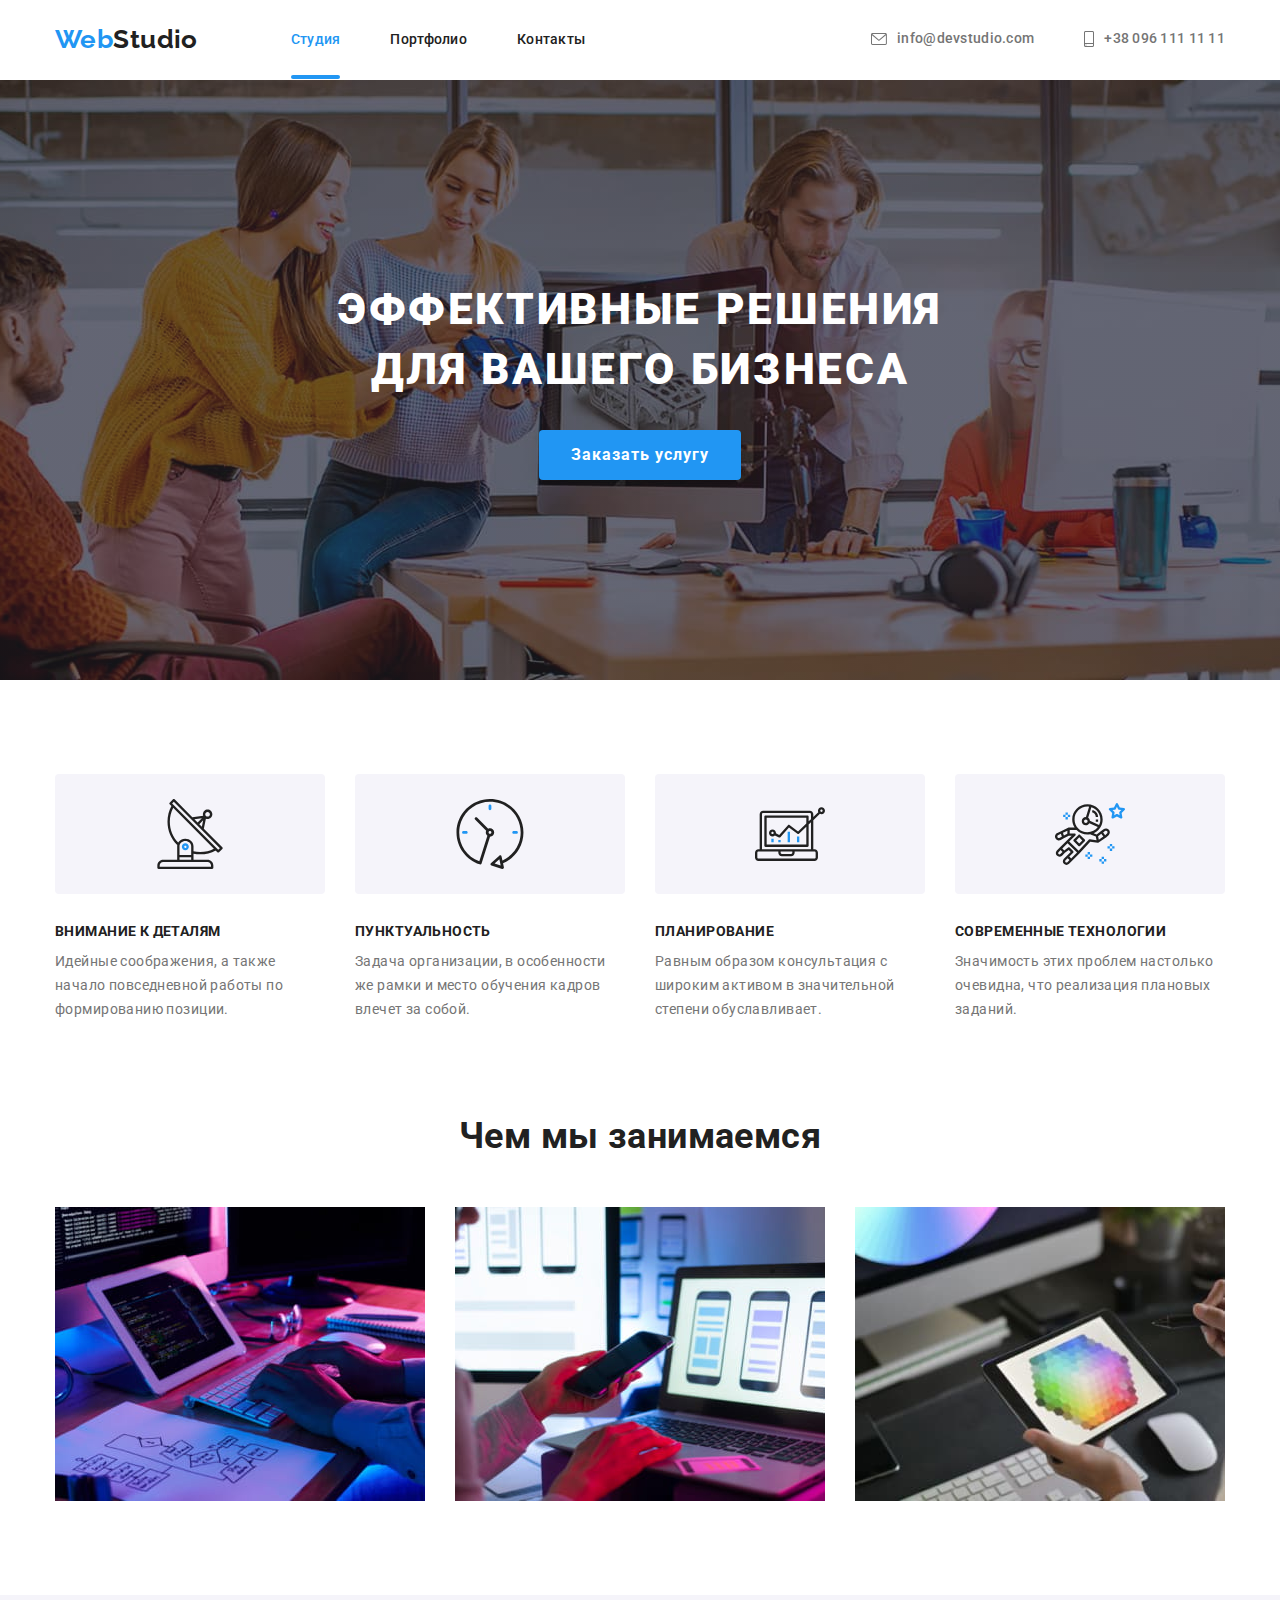
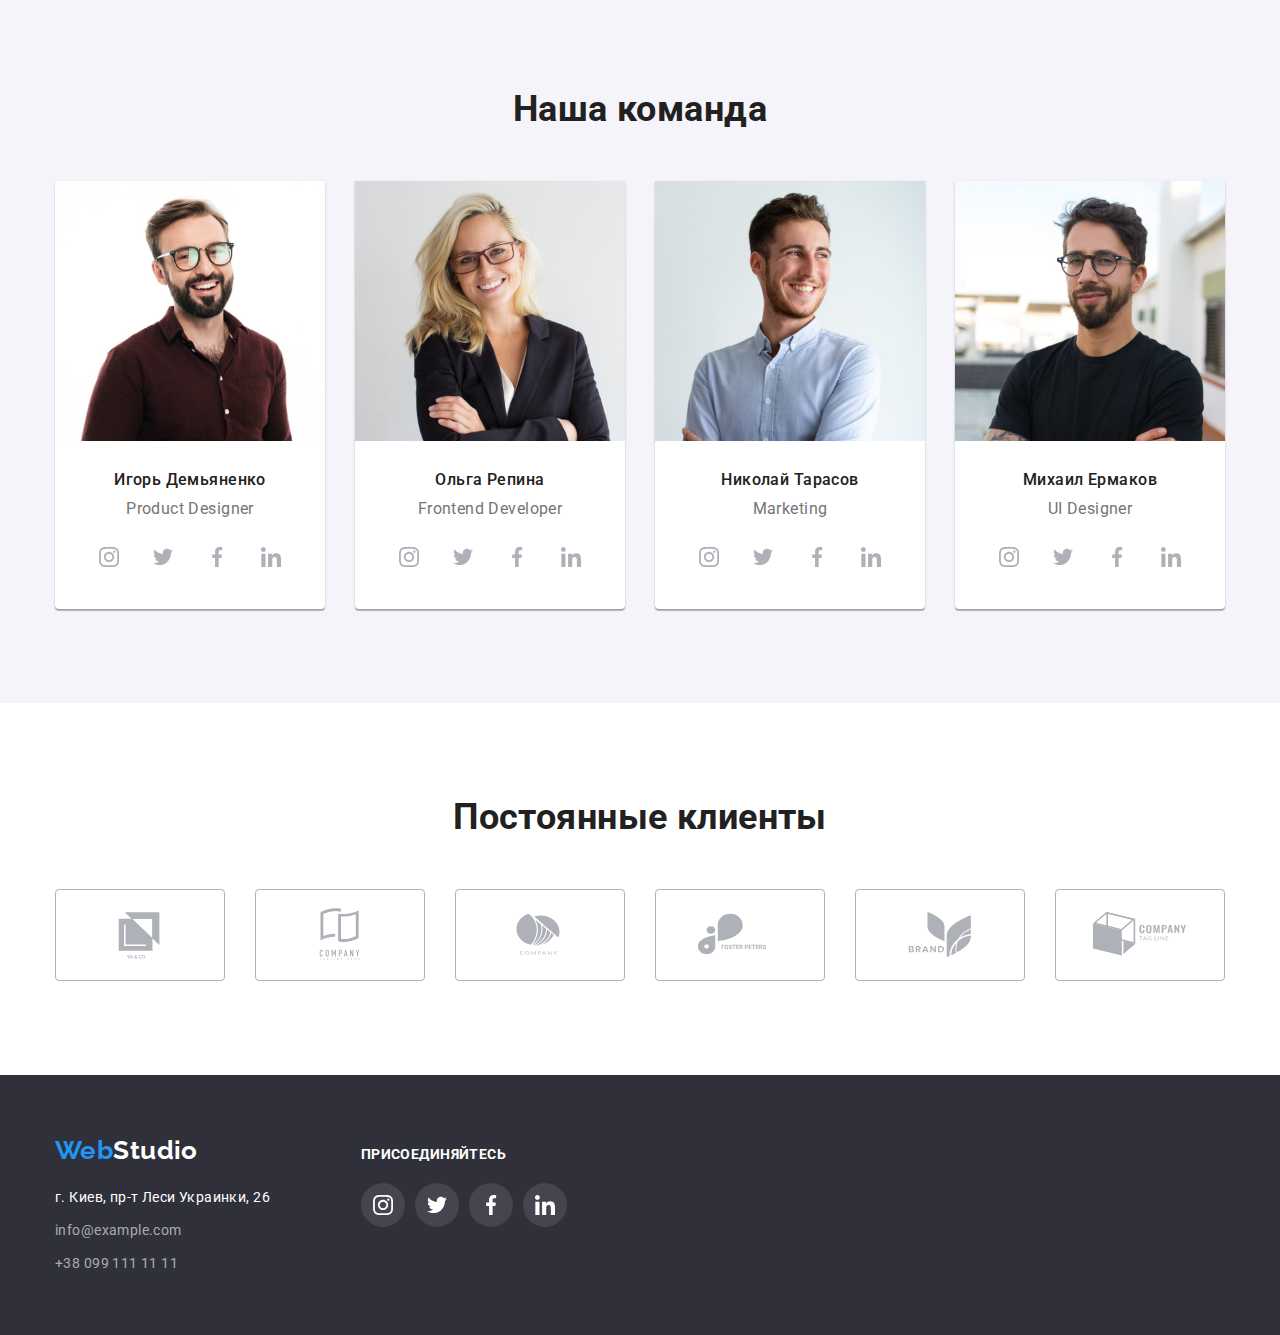
==== commit 3c6d3d46: "commit-4-6" ====
--- a/index.html
+++ b/index.html
@@ -24,7 +24,7 @@
         <nav class="page-nav">
             <a href="./index.html" class="logo"><span class="logo-accent">Web</span>Studio</a>
                 <ul class="menu list">
-                    <li><a class="menu-link link current" href="./index.html">Студия</a></li>
+                    <li><a class="menu-link link current poloska" href="./index.html">Студия</a></li>
                     <li><a class="menu-link link" href="./portfolio.html">Портфолио</a></li>
                     <li><a class="menu-link link" href="#">Контакты</a></li>
                 </ul>
--- a/css/styles.css
+++ b/css/styles.css
@@ -118,7 +118,13 @@
     cursor: pointer;
     
     letter-spacing: 0.06em;
-    
+/* 
+    transition-property: background-color;
+        transition-duration: 250ms;
+        transition-timing-function: cubic-bezier(0.4, 0, 0.2, 1); */
+
+
+    transition: background-color 250ms cubic-bezier(0.4, 0, 0.2, 1);
 }
 
 .button-primary:hover,
@@ -179,7 +185,34 @@
 /* клас, що підсвічує активну сторінку */
 .menu-link.current {
     color: var(--accent-text-color);
-}
+    /* display: block;
+        width: 100%;
+        height: 4px;
+        background: #2196F3;
+        border-radius: 2px; */
+
+}
+  
+.menu-link.current::after {
+    position: absolute;
+    display: block;
+        
+         bottom: 0;
+            width: 100%;
+            height: 4px;
+            background: #2196F3;
+            border-radius: 2px;
+            opacity: 1;
+}
+/* .poloska {
+    /* display: block; */
+    /* padding-bottom: 32px;
+        width: 100%;
+        height: 4px;
+        background: #2196F3;
+        border-radius: 2px;
+} */ 
+  
 
 .section-pad {
     padding-top: 94px;
@@ -242,14 +275,46 @@
 
 
 .menu-link {
-    
+    position: relative;
+
+
     color: var(--title-text-color);
     font-weight: 500;
     line-height: 1.14;
     letter-spacing: 0.02em;
     cursor: pointer;
-    
-
+
+    padding-bottom: 32.5px;
+
+    /* transition-property: background-color; */
+    /* transition-property: color;
+    transition-duration: 250ms;
+    transition-timing-function: cubic-bezier(0.4, 0, 0.2, 1); */
+
+    transition: color 250ms cubic-bezier(0.4, 0, 0.2, 1);
+    
+
+}
+
+
+.menu-link::after {
+position: absolute;
+left: 0;
+bottom: 0;
+
+    content: '';
+    display: block;
+    width: 100%;
+    height: 4px;
+    background: #2196F3;
+border-radius: 2px;
+opacity: 0;
+transition: opacity 250ms cubic-bezier(0.4, 0, 0.2, 1);
+}
+
+
+.menu-link:hover::after {
+    opacity: 1;
 }
 
 
@@ -293,6 +358,14 @@
     font-weight: 500;
     line-height: 1.14;
     letter-spacing: 0.02em;
+
+    /* transition-property: color;
+        transition-duration: 250ms;
+        transition-timing-function: cubic-bezier(0.4, 0, 0.2, 1); */
+
+
+/* задается в базовый класс, анимация перехода */
+    transition: color 250ms cubic-bezier(0.4, 0, 0.2, 1);
   
 }
 
@@ -725,6 +798,9 @@
     flex-wrap: wrap;
     align-items: center;
 
+
+    /* position: relative; */
+
 }
 
 
@@ -741,14 +817,28 @@
 
 
 .portfolio-text {
+
+    /* background-color: #FFFFFF; */
+
+     /* position: absolute;  */
     border: 1px solid var(--color-grey-eeee);
     padding: 20px 24px;
+width: 370px;
+   
+
+
 
 }
 
  .portfolio-card {
+     /* position: absolute;   */
     background: var(--primary-white-color);
-
+    /* overflow: hidden; */
+
+    /* top: 0;
+    left: 0; */
+
+    
  }
 
  .portfolio-subtitle {
@@ -776,4 +866,76 @@
  .portfolio-card-link:focus {
     box-shadow: 0px 1px 1px rgba(0, 0, 0, 0.12), 0px 4px 4px rgba(0, 0, 0, 0.06), 1px 4px 6px rgba(0, 0, 0, 0.16);
  }
+
+/* .card-overlay {
+   
+
+background-color: rgba(33, 150, 243, 0.9);
+width: 100%;
+    height: 100%;
+    
+} */
+
+.card-overlay::before {
+    /* position: absolute; */
+    display: inline-block;
+    content: '';
+    
+    /* width: 370px; 
+    height:294px; */
+    background-color: rgba(33, 150, 243, 0.9);
+
+    opacity: 0;
+
+    transform: translateY(100%);
+    transition: transform 1250ms cubic-bezier(0.4, 0, 0.2, 1);
+
+    
+
+
+}
+
+/* .portfolio-card:hover .card-overlay::before {
+    transform: translateY(0);
+} */
+
+
+.card-overlay:hover::before {
+    opacity: 1;
+}
+
+
+ /* .card-overlay-text { */
+                 /* position: absolute; */
+    /* display: flex; */
+    /* font-style: normal;
+        font-weight: 400;
+        font-size: 18px;
+        line-height: 1.55;  */
+                       /* or 156% */
+
+                      /* width: 322px; */
+        /* height: 404px;
+    
+        letter-spacing: 0.03em;
+    
+        color: var(--primary-white-color); */
+
+        /* justify-content: center; */
+                    /* align-items: center; */
+
+         /* padding-top: 63px; */
+                   /* margin-right: 24px; */
+        /* padding-left: 24px; */
+                 /* margin-bottom: 63px;  */
+        /* opacity: 0;
+}  */
+
+.card-overlay-text:hover {
+    opacity: 1;
+}
+
+
+
+
  /* ===================/portfolio========================*/